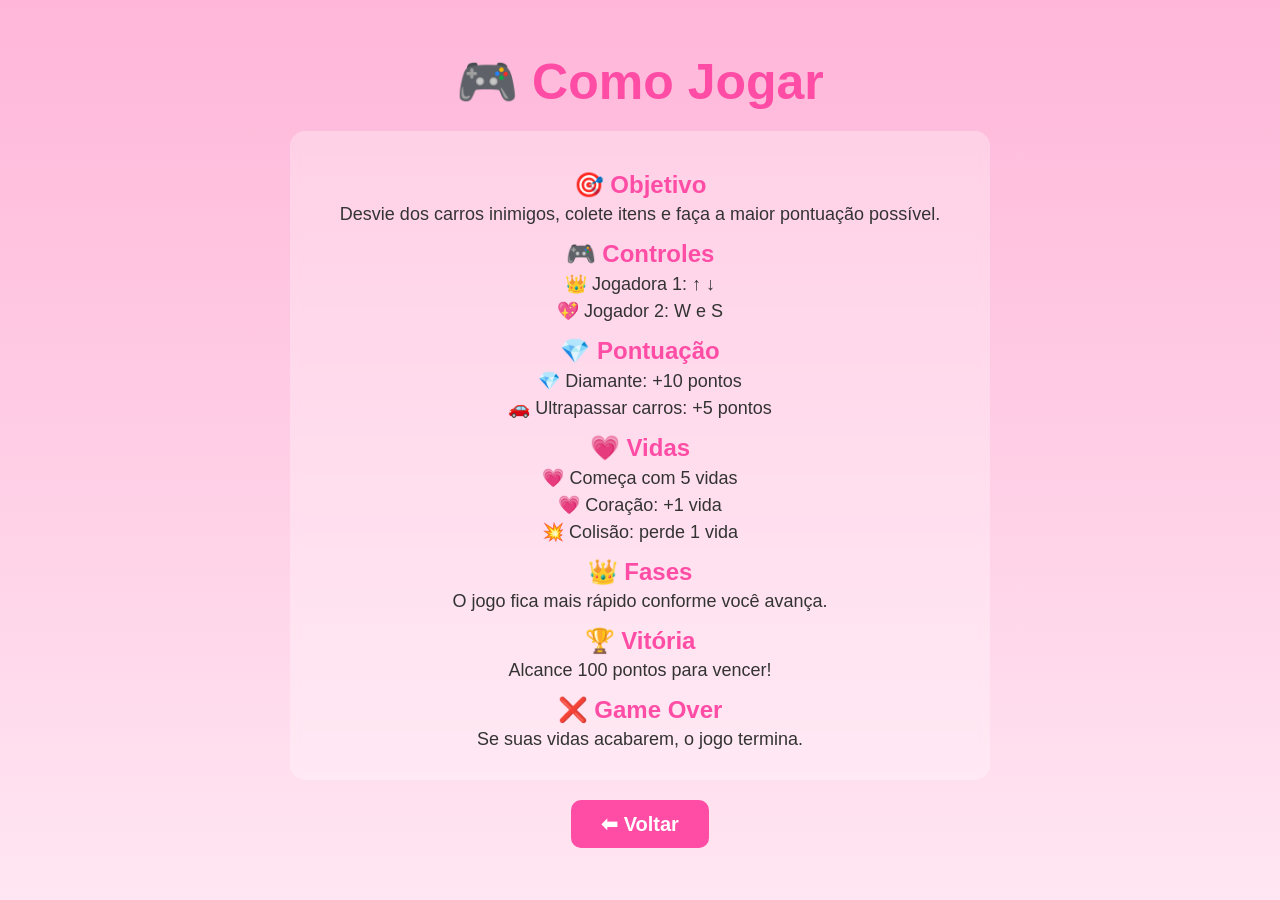
==== comoJogar.html @ 69249e18 "quarta versão" ====
<!DOCTYPE html>
<html lang="pt-BR">
<head>
    <meta charset="UTF-8">
    <meta name="viewport" content="width=device-width, initial-scale=1.0">
    <link rel="stylesheet" href="./comoJogar.css">
    <link rel="shortcut icon" href="./img/img_favicon3.png" type="image/x-icon">
    <title>Como Jogar - Fast & Fabulous</title>
   
</head>
<body>

    <div class="container">

        <h1>🎮 Como Jogar</h1>

        <div class="box">

            <h2>🎯 Objetivo</h2>
            <p>Desvie dos carros inimigos, colete itens e faça a maior pontuação possível.</p>

            <h2>🎮 Controles</h2>
            <p>👑 Jogadora 1: ↑ ↓</p>
            <p>💖 Jogador 2: W e S</p>

            <h2>💎 Pontuação</h2>
            <p>💎 Diamante: +10 pontos</p>
            <p>🚗 Ultrapassar carros: +5 pontos</p>

            <h2>💗 Vidas</h2>
            <p>💗 Começa com 5 vidas</p>
            <p>💗 Coração: +1 vida</p>
            <p>💥 Colisão: perde 1 vida</p>

            <h2>👑 Fases</h2>
            <p>O jogo fica mais rápido conforme você avança.</p>

            <h2>🏆 Vitória</h2>
            <p>Alcance 100 pontos para vencer!</p>

            <h2>❌ Game Over</h2>
            <p>Se suas vidas acabarem, o jogo termina.</p>

        </div>

        <button onclick="location.href='index.html'">⬅ Voltar</button>

    </div>

</body>
</html>
---- comoJogar.css ----
* {
    margin: 0;
    padding: 0;
    box-sizing: border-box;
}

body {
    font-family: Arial, sans-serif;
    background: linear-gradient(to bottom, #ffb6d9, #ffe6f2);
    display: flex;
    justify-content: center;
    align-items: center;
    height: 100vh;
}

.container {
    width: 700px;
    text-align: center;
}

h1 {
    color: #ff4da6;
    font-size: 50px;
    margin-bottom: 20px;
}

.box {
    background: rgba(255, 255, 255, 0.3);
    padding: 25px;
    border-radius: 15px;
    backdrop-filter: blur(5px);
    margin-bottom: 20px;
}

h2 {
    color: #ff4da6;
    margin-top: 15px;
    margin-bottom: 5px;
}

p {
    font-size: 18px;
    color: #333;
    margin-bottom: 5px;
}

button {
    padding: 12px 30px;
    font-size: 20px;
    font-weight: bold;
    color: white;
    background: #ff4da6;
    border: none;
    border-radius: 10px;
    cursor: pointer;
    transition: 0.3s;
}

button:hover {
    background: #ff66b3;
    transform: scale(1.05);
}
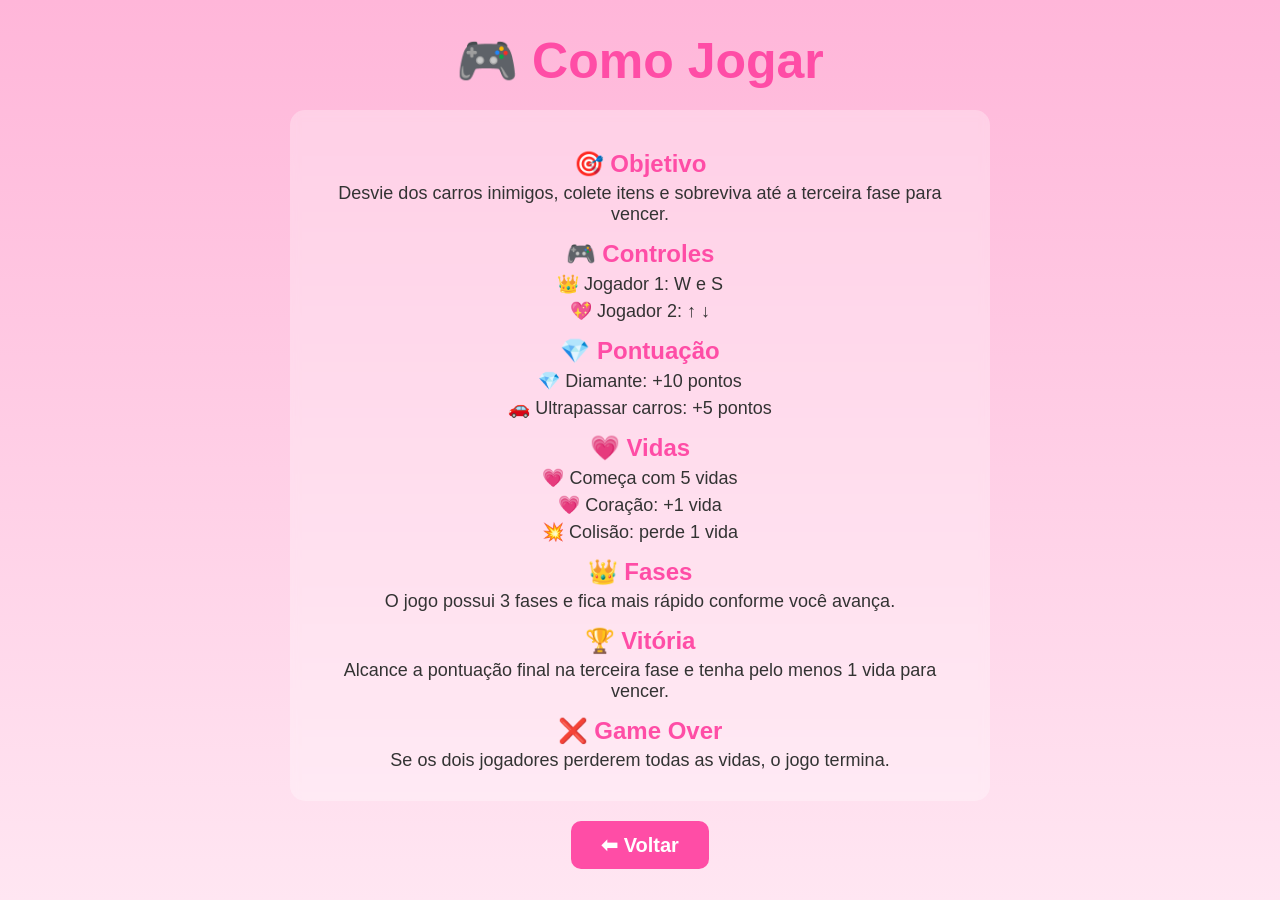
==== commit 5c71da50: "quarta versão" ====
--- a/comoJogar.html
+++ b/comoJogar.html
@@ -17,11 +17,11 @@
         <div class="box">
 
             <h2>🎯 Objetivo</h2>
-            <p>Desvie dos carros inimigos, colete itens e faça a maior pontuação possível.</p>
+            <p>Desvie dos carros inimigos, colete itens e sobreviva até a terceira fase para vencer.</p>
 
             <h2>🎮 Controles</h2>
-            <p>👑 Jogadora 1: ↑ ↓</p>
-            <p>💖 Jogador 2: W e S</p>
+            <p>👑 Jogador 1: W e S</p>
+            <p>💖 Jogador 2: ↑ ↓</p>
 
             <h2>💎 Pontuação</h2>
             <p>💎 Diamante: +10 pontos</p>
@@ -33,13 +33,13 @@
             <p>💥 Colisão: perde 1 vida</p>
 
             <h2>👑 Fases</h2>
-            <p>O jogo fica mais rápido conforme você avança.</p>
+            <p>O jogo possui 3 fases e fica mais rápido conforme você avança.</p>
 
             <h2>🏆 Vitória</h2>
-            <p>Alcance 100 pontos para vencer!</p>
+            <p>Alcance a pontuação final na terceira fase e tenha pelo menos 1 vida para vencer.</p>
 
             <h2>❌ Game Over</h2>
-            <p>Se suas vidas acabarem, o jogo termina.</p>
+            <p>Se os dois jogadores perderem todas as vidas, o jogo termina.</p>
 
         </div>
 
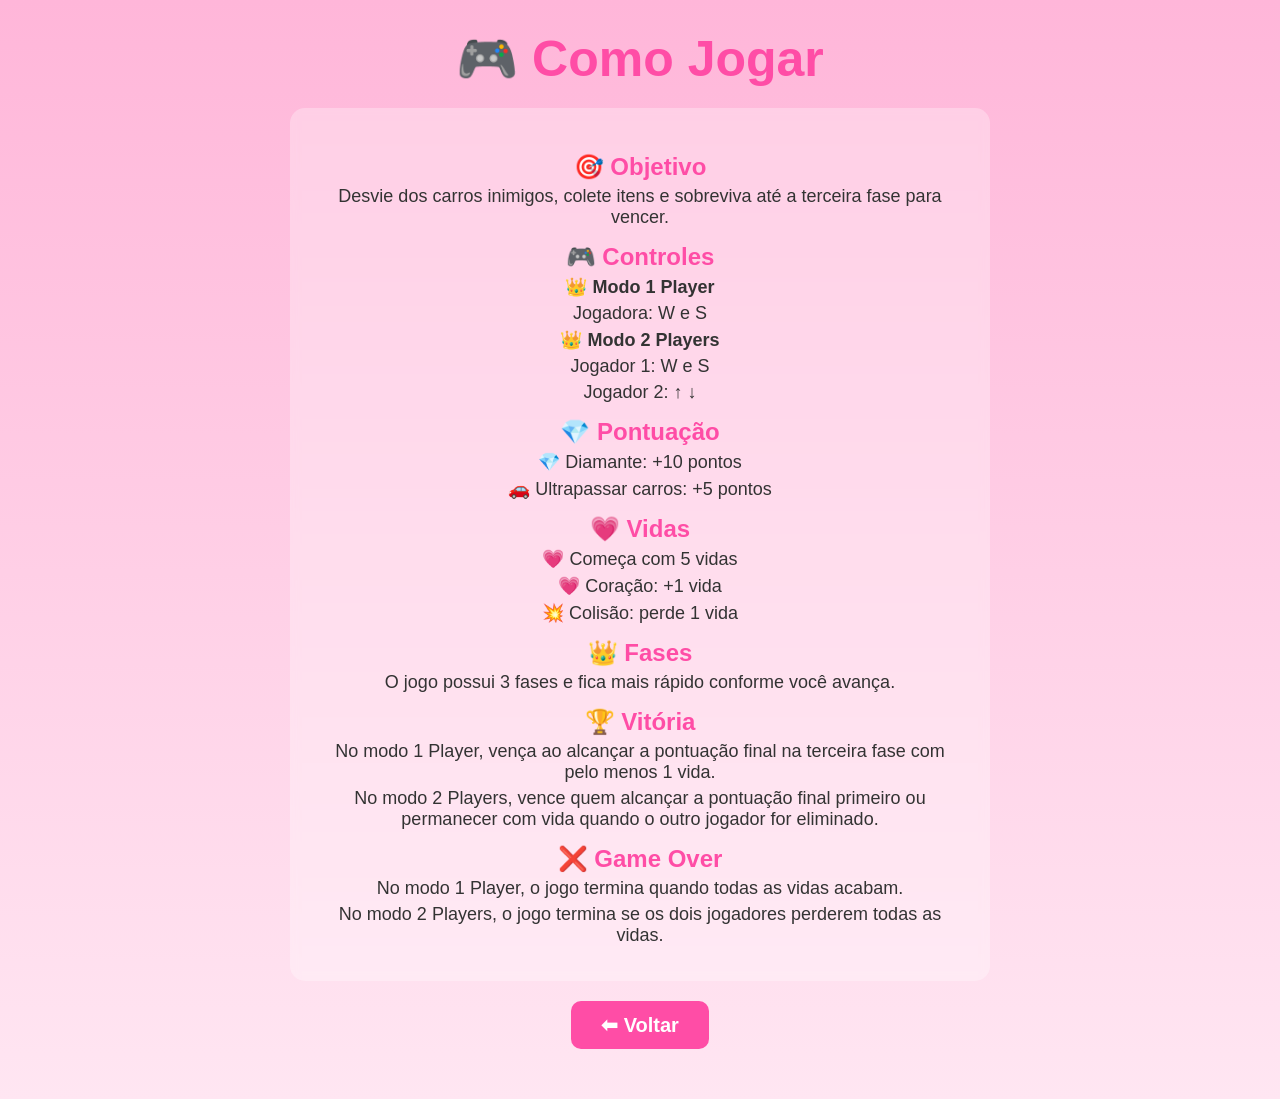
==== commit 0ba6485d: "decima quinta versão" ====
--- a/comoJogar.html
+++ b/comoJogar.html
@@ -14,34 +14,41 @@
 
         <h1>🎮 Como Jogar</h1>
 
-        <div class="box">
+       <div class="box">
 
-            <h2>🎯 Objetivo</h2>
-            <p>Desvie dos carros inimigos, colete itens e sobreviva até a terceira fase para vencer.</p>
+    <h2>🎯 Objetivo</h2>
+    <p>Desvie dos carros inimigos, colete itens e sobreviva até a terceira fase para vencer.</p>
 
-            <h2>🎮 Controles</h2>
-            <p>👑 Jogador 1: W e S</p>
-            <p>💖 Jogador 2: ↑ ↓</p>
+    <h2>🎮 Controles</h2>
 
-            <h2>💎 Pontuação</h2>
-            <p>💎 Diamante: +10 pontos</p>
-            <p>🚗 Ultrapassar carros: +5 pontos</p>
+    <p><strong>👑 Modo 1 Player</strong></p>
+    <p>Jogadora: W e S</p>
 
-            <h2>💗 Vidas</h2>
-            <p>💗 Começa com 5 vidas</p>
-            <p>💗 Coração: +1 vida</p>
-            <p>💥 Colisão: perde 1 vida</p>
+    <p><strong>👑 Modo 2 Players</strong></p>
+    <p>Jogador 1: W e S</p>
+    <p>Jogador 2: ↑ ↓</p>
 
-            <h2>👑 Fases</h2>
-            <p>O jogo possui 3 fases e fica mais rápido conforme você avança.</p>
+    <h2>💎 Pontuação</h2>
+    <p>💎 Diamante: +10 pontos</p>
+    <p>🚗 Ultrapassar carros: +5 pontos</p>
 
-            <h2>🏆 Vitória</h2>
-            <p>Alcance a pontuação final na terceira fase e tenha pelo menos 1 vida para vencer.</p>
+    <h2>💗 Vidas</h2>
+    <p>💗 Começa com 5 vidas</p>
+    <p>💗 Coração: +1 vida</p>
+    <p>💥 Colisão: perde 1 vida</p>
 
-            <h2>❌ Game Over</h2>
-            <p>Se os dois jogadores perderem todas as vidas, o jogo termina.</p>
+    <h2>👑 Fases</h2>
+    <p>O jogo possui 3 fases e fica mais rápido conforme você avança.</p>
 
-        </div>
+    <h2>🏆 Vitória</h2>
+    <p>No modo 1 Player, vença ao alcançar a pontuação final na terceira fase com pelo menos 1 vida.</p>
+    <p>No modo 2 Players, vence quem alcançar a pontuação final primeiro ou permanecer com vida quando o outro jogador for eliminado.</p>
+
+    <h2>❌ Game Over</h2>
+    <p>No modo 1 Player, o jogo termina quando todas as vidas acabam.</p>
+    <p>No modo 2 Players, o jogo termina se os dois jogadores perderem todas as vidas.</p>
+
+</div>
 
         <button onclick="location.href='index.html'">⬅ Voltar</button>
 
--- a/comoJogar.css
+++ b/comoJogar.css
@@ -7,14 +7,16 @@
 body {
     font-family: Arial, sans-serif;
     background: linear-gradient(to bottom, #ffb6d9, #ffe6f2);
+    min-height: 100vh;
     display: flex;
     justify-content: center;
-    align-items: center;
-    height: 100vh;
+    align-items: flex-start;
+    padding: 30px 0;
 }
 
 .container {
     width: 700px;
+    max-width: 90%;
     text-align: center;
 }
 
@@ -26,7 +28,7 @@
 
 .box {
     background: rgba(255, 255, 255, 0.3);
-    padding: 25px;
+    padding: 30px;
     border-radius: 15px;
     backdrop-filter: blur(5px);
     margin-bottom: 20px;
@@ -54,6 +56,7 @@
     border-radius: 10px;
     cursor: pointer;
     transition: 0.3s;
+    margin-bottom: 20px;
 }
 
 button:hover {
